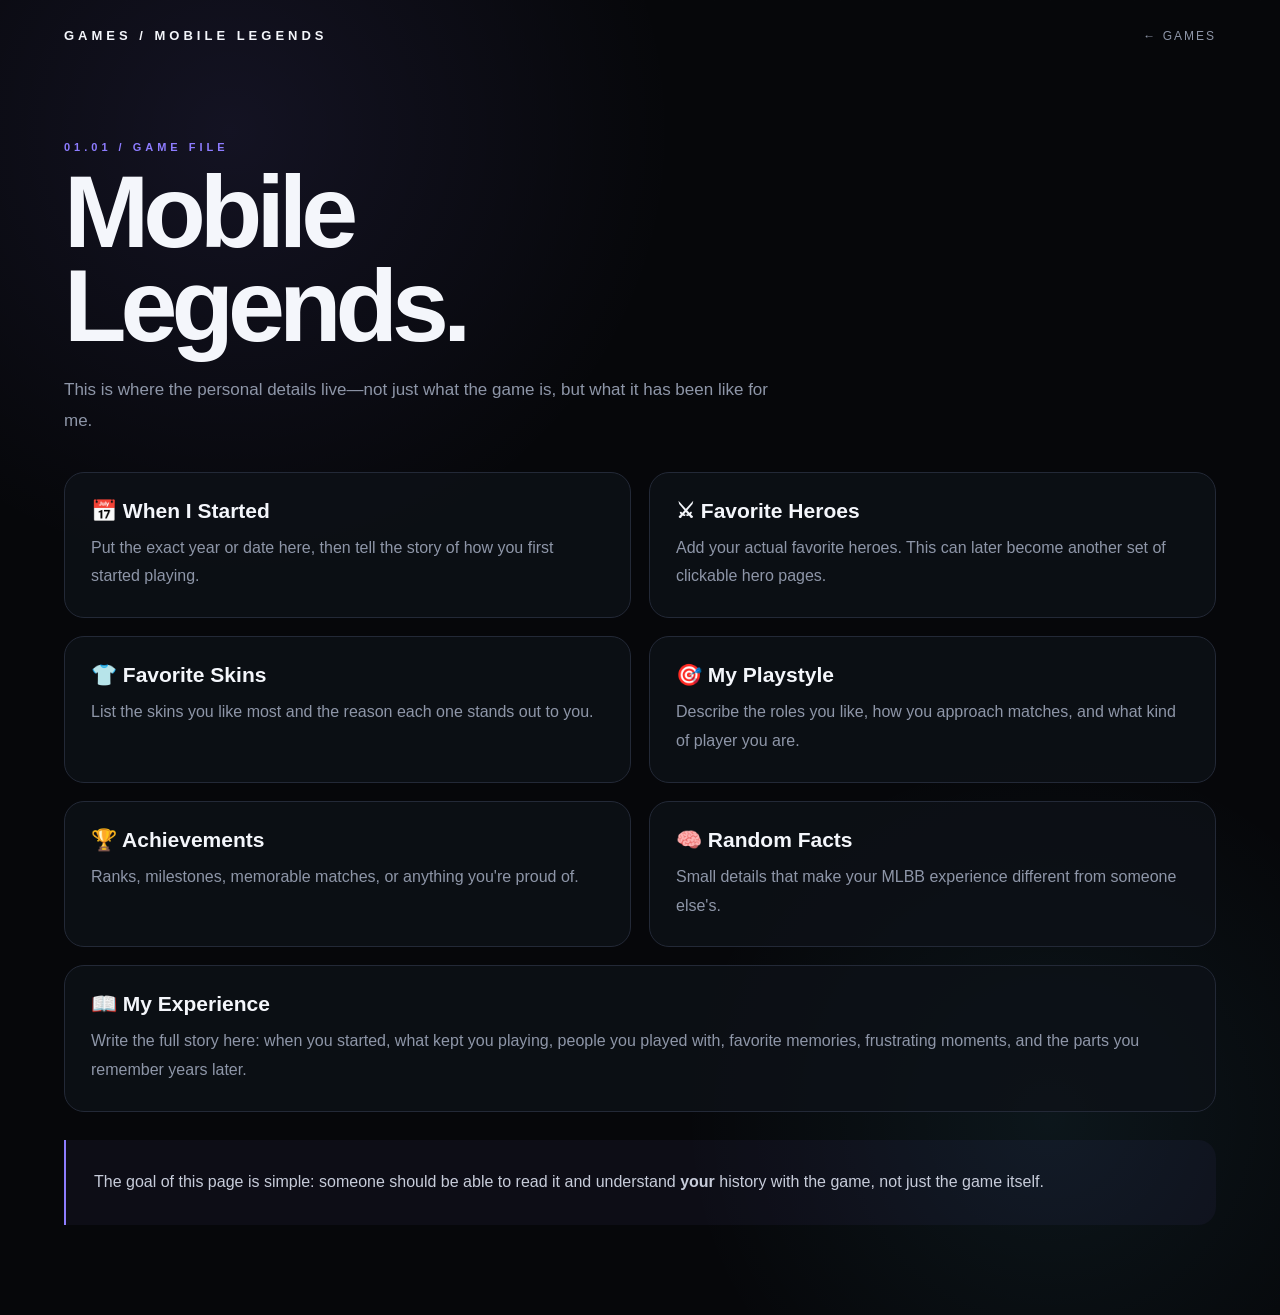
==== mlbb.html @ 80cbdd0e "Add files via upload" ====
<!DOCTYPE html>
<html lang="en">
<head>
<meta charset="UTF-8">
<meta name="viewport" content="width=device-width, initial-scale=1.0">
<title>Mobile Legends — JACOB / PROFILE</title>
<link rel="stylesheet" href="style.css">
</head>
<body>
<div class="wrap page">
  <div class="topbar">
    <div class="logo">GAMES / MOBILE LEGENDS</div>
    <a class="navlink" href="games.html">← Games</a>
  </div>
  <div class="heading">
    <div class="eyebrow">01.01 / GAME FILE</div>
    <h1>Mobile<br>Legends.</h1>
    <p>This is where the personal details live—not just what the game is, but what it has been like for me.</p>
  </div>

  <div class="info-grid">
    <div class="info"><h2>📅 When I Started</h2><p>Put the exact year or date here, then tell the story of how you first started playing.</p></div>
    <div class="info"><h2>⚔ Favorite Heroes</h2><p>Add your actual favorite heroes. This can later become another set of clickable hero pages.</p></div>
    <div class="info"><h2>👕 Favorite Skins</h2><p>List the skins you like most and the reason each one stands out to you.</p></div>
    <div class="info"><h2>🎯 My Playstyle</h2><p>Describe the roles you like, how you approach matches, and what kind of player you are.</p></div>
    <div class="info"><h2>🏆 Achievements</h2><p>Ranks, milestones, memorable matches, or anything you're proud of.</p></div>
    <div class="info"><h2>🧠 Random Facts</h2><p>Small details that make your MLBB experience different from someone else's.</p></div>
    <div class="info full"><h2>📖 My Experience</h2><p>Write the full story here: when you started, what kept you playing, people you played with, favorite memories, frustrating moments, and the parts you remember years later.</p></div>
  </div>
  <div class="quote">The goal of this page is simple: someone should be able to read it and understand <strong>your</strong> history with the game, not just the game itself.</div>
</div>
</body>
</html>
---- style.css ----
:root{
  --bg:#06070a;
  --panel:#0d1016;
  --panel2:#121620;
  --text:#f4f6fb;
  --muted:#8e96a8;
  --line:#232937;
  --accent:#8d7cff;
  --accent2:#5fe0ff;
  --shadow:0 30px 80px rgba(0,0,0,.42);
}
*{box-sizing:border-box;margin:0;padding:0}
html{scroll-behavior:smooth}
body{
  background:
    radial-gradient(circle at 18% 10%,rgba(141,124,255,.10),transparent 28%),
    radial-gradient(circle at 82% 85%,rgba(95,224,255,.07),transparent 24%),
    var(--bg);
  color:var(--text);
  font-family:Inter,Segoe UI,Arial,sans-serif;
  min-height:100vh;
  overflow-x:hidden;
}
a{color:inherit;text-decoration:none}
button{font:inherit}
body:before{
  content:"";
  position:fixed;inset:0;pointer-events:none;opacity:.12;
  background-image:linear-gradient(rgba(255,255,255,.03) 1px,transparent 1px),
                   linear-gradient(90deg,rgba(255,255,255,.03) 1px,transparent 1px);
  background-size:42px 42px;
  mask-image:linear-gradient(to bottom,black,transparent 88%);
}
.wrap{width:min(1180px,90%);margin:auto}
.topbar{display:flex;justify-content:space-between;align-items:center;padding:28px 0}
.logo{font-size:13px;letter-spacing:4px;font-weight:800}
.navlink{color:var(--muted);font-size:12px;letter-spacing:2px;text-transform:uppercase;transition:.2s}
.navlink:hover{color:var(--text);transform:translateX(-4px)}
.page{min-height:100vh;padding-bottom:90px;animation:pageIn .55s cubic-bezier(.2,.8,.2,1)}
@keyframes pageIn{from{opacity:0;transform:translateY(18px) scale(.99)}to{opacity:1;transform:none}}
.hero{min-height:100vh;display:grid;place-items:center;text-align:center;padding:30px}
.kicker{font-size:11px;letter-spacing:5px;color:var(--accent);font-weight:700;text-transform:uppercase}
.hero h1{font-size:clamp(70px,14vw,170px);letter-spacing:-9px;line-height:.84;margin-top:18px}
.hero h1 span{color:var(--accent)}
.hero p{color:var(--muted);margin:26px auto 0;max-width:640px;line-height:1.7;font-size:17px}
.enter{
  display:inline-flex;align-items:center;gap:13px;margin-top:38px;
  padding:14px 20px;border:1px solid var(--line);border-radius:999px;
  background:rgba(255,255,255,.03);transition:.3s
}
.enter:hover{border-color:var(--accent);transform:translateY(-3px);box-shadow:0 20px 50px rgba(141,124,255,.13)}
.heading{padding:70px 0 35px}
.eyebrow{font-size:11px;letter-spacing:4px;text-transform:uppercase;color:var(--accent);font-weight:800}
.heading h1{font-size:clamp(54px,8vw,110px);letter-spacing:-6px;line-height:.92;margin-top:12px}
.heading p{max-width:720px;color:var(--muted);line-height:1.8;font-size:17px;margin-top:22px}
.circle-grid{display:grid;grid-template-columns:repeat(3,1fr);gap:50px;align-items:center;padding:35px 0 10px}
.circle-link{display:grid;place-items:center;min-height:340px;position:relative}
.circle{
  width:min(300px,26vw);aspect-ratio:1;border-radius:50%;
  display:grid;place-items:center;text-align:center;
  border:1px solid var(--line);
  background:
    radial-gradient(circle at 35% 30%,rgba(255,255,255,.08),transparent 28%),
    radial-gradient(circle,rgba(141,124,255,.11),rgba(255,255,255,.02) 60%,rgba(0,0,0,.2));
  box-shadow:inset 0 0 70px rgba(255,255,255,.025),0 0 0 1px rgba(255,255,255,.015);
  position:relative;transition:.45s cubic-bezier(.2,.8,.2,1)
}
.circle:before{
  content:"";position:absolute;inset:10px;border:1px solid rgba(255,255,255,.06);
  border-radius:50%;animation:spin 14s linear infinite
}
.circle:after{
  content:"";position:absolute;width:36%;height:36%;border-radius:50%;
  background:var(--accent);filter:blur(55px);opacity:.12;transition:.4s
}
.circle-link:hover .circle{transform:translateY(-12px) scale(1.035);border-color:var(--accent);box-shadow:0 30px 90px rgba(0,0,0,.35),0 0 60px rgba(141,124,255,.08)}
.circle-link:hover .circle:after{opacity:.26}
.circle-content{position:relative;z-index:1}
.circle-number{font-size:12px;letter-spacing:3px;color:#626b7d}
.circle-title{display:block;font-size:29px;font-weight:800;margin-top:10px}
.circle-sub{display:block;font-size:12px;color:var(--muted);margin-top:8px}
@keyframes spin{to{transform:rotate(360deg)}}
.grid{display:grid;grid-template-columns:repeat(2,1fr);gap:18px}
.card{
  background:linear-gradient(180deg,rgba(255,255,255,.03),rgba(255,255,255,.015));
  border:1px solid var(--line);border-radius:24px;padding:28px;min-height:230px;
  position:relative;overflow:hidden;transition:.35s
}
.card:hover{transform:translateY(-7px);border-color:var(--accent);box-shadow:var(--shadow)}
.card .num{color:#5d6677;font-size:11px;letter-spacing:3px}
.icon{font-size:38px;margin-top:22px;display:block}
.card h2{font-size:30px;margin-top:15px}
.card p{color:var(--muted);line-height:1.7;margin-top:8px;max-width:560px}
.arrow{position:absolute;right:24px;bottom:22px;font-size:24px;color:#596273;transition:.25s}
.card:hover .arrow{color:white;transform:translateX(7px)}
.info-grid{display:grid;grid-template-columns:repeat(2,1fr);gap:18px}
.info{
  background:rgba(14,17,24,.78);border:1px solid var(--line);border-radius:20px;padding:26px;
  transition:.3s
}
.info:hover{transform:translateY(-5px);border-color:#3c4353}
.info h2{font-size:21px;margin-bottom:11px}
.info p{color:var(--muted);line-height:1.8}
.full{grid-column:1/-1}
.quote{
  margin-top:28px;padding:28px;border-left:2px solid var(--accent);
  color:#c7ccda;background:rgba(141,124,255,.05);border-radius:0 18px 18px 0;line-height:1.8
}
.timeline{margin-top:30px;display:grid;gap:16px}
.timeline-item{display:grid;grid-template-columns:90px 1fr;gap:18px;align-items:start}
.year{color:var(--accent);font-size:12px;letter-spacing:2px;padding-top:5px}
.panel{background:rgba(14,17,24,.7);border:1px solid var(--line);border-radius:18px;padding:24px}
.panel h3{font-size:19px;margin-bottom:8px}.panel p{color:var(--muted);line-height:1.75}
.footer{padding-top:60px;color:#555d6b;font-size:11px;letter-spacing:2px;text-transform:uppercase}
@media(max-width:850px){
  .circle-grid{grid-template-columns:1fr;gap:14px}
  .circle-link{min-height:270px}
  .circle{width:230px}
  .grid,.info-grid{grid-template-columns:1fr}
  .full{grid-column:auto}
  .timeline-item{grid-template-columns:1fr;gap:8px}
  .heading{padding-top:45px}
}
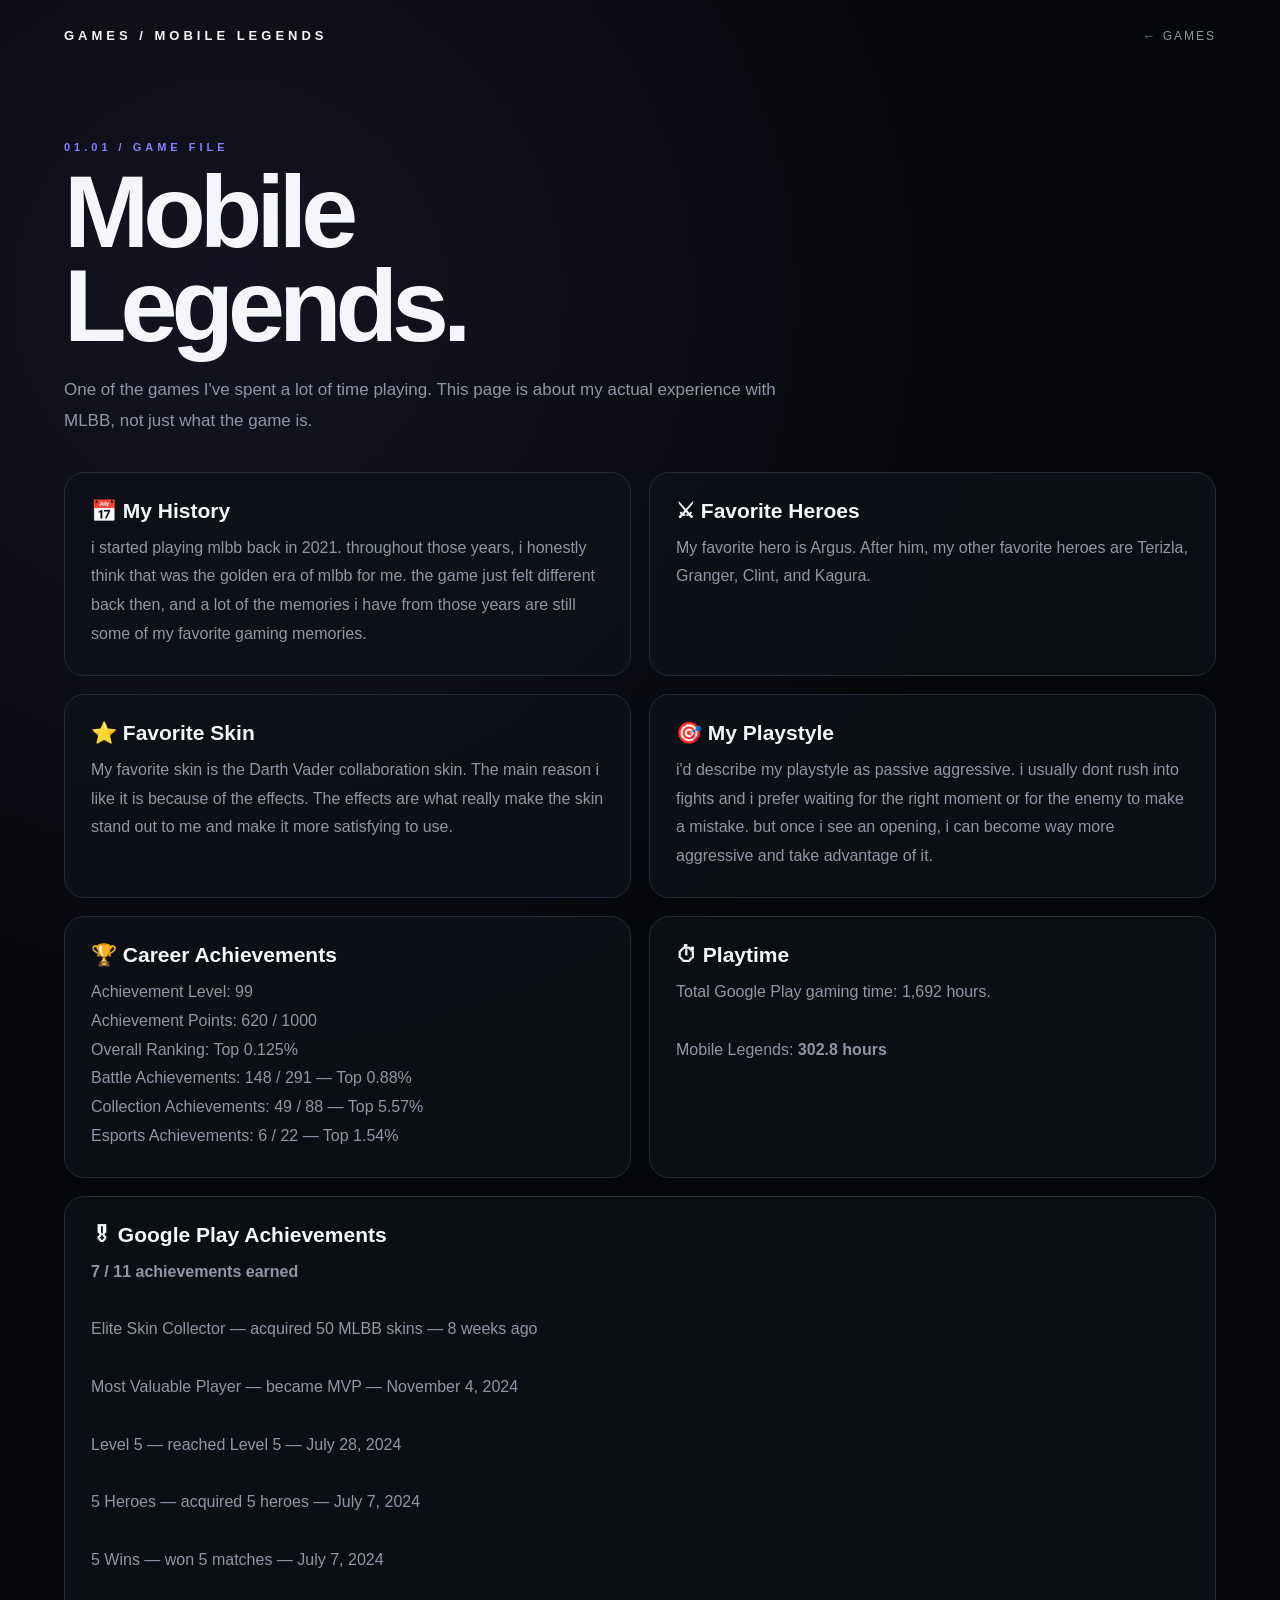
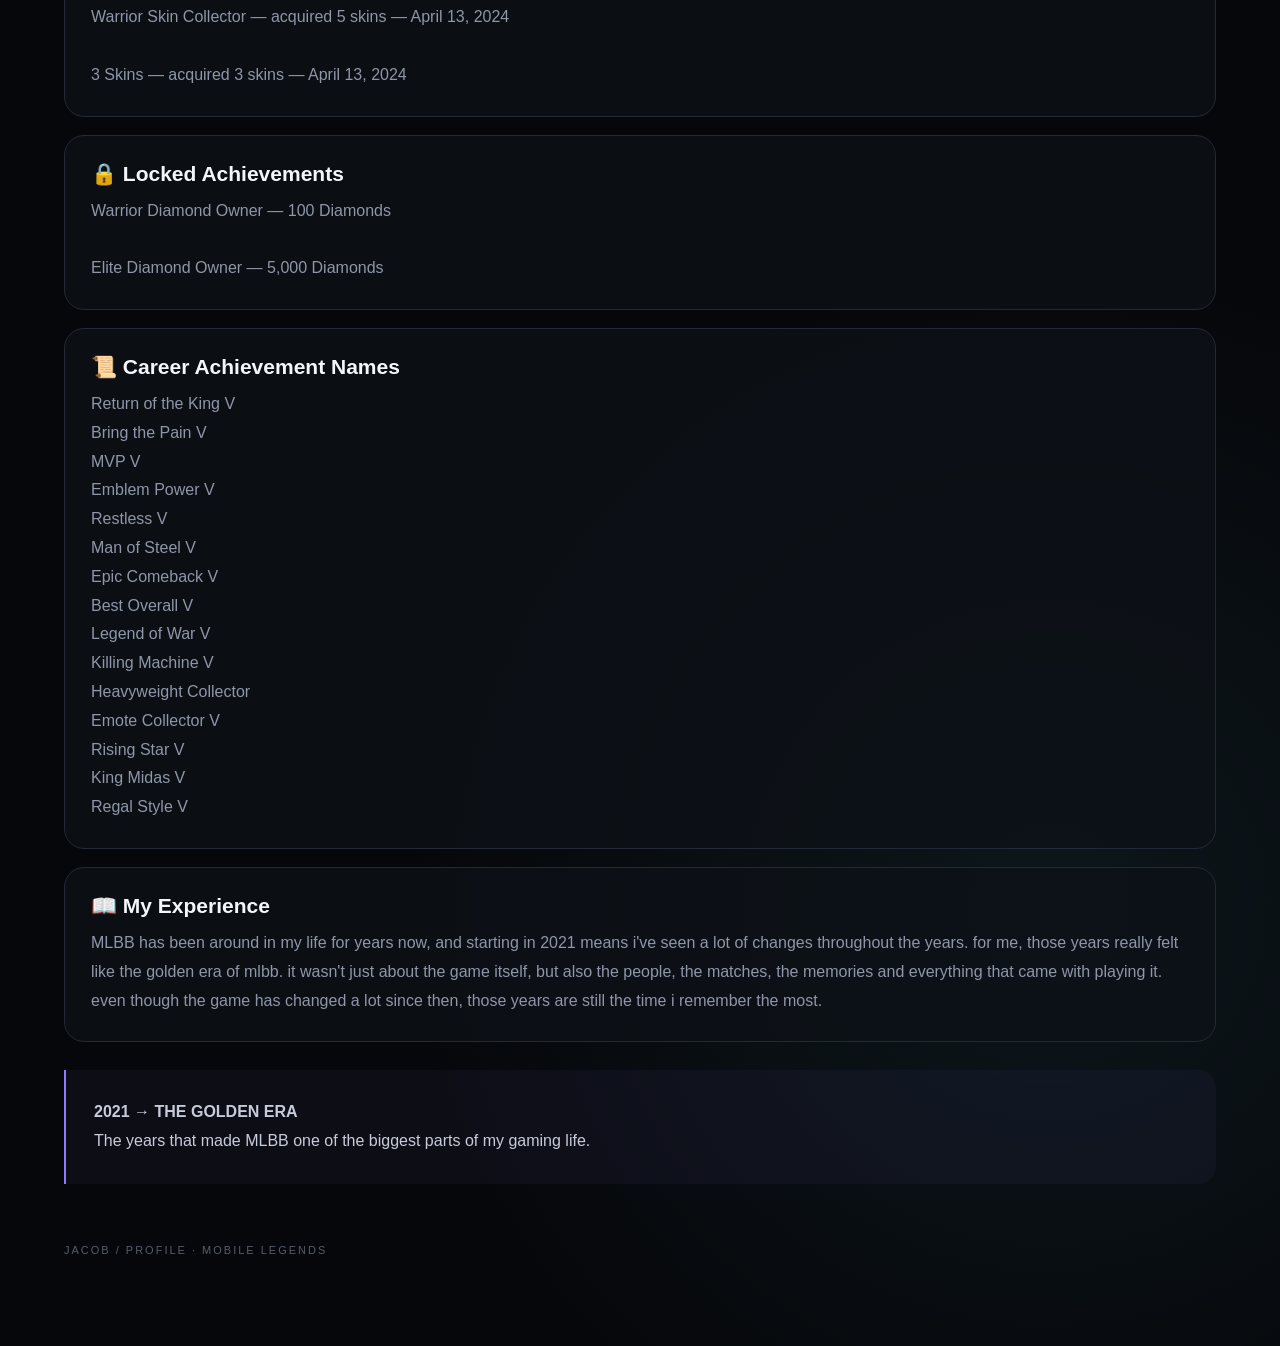
==== commit 93909c89: "mlbb.html" ====
--- a/mlbb.html
+++ b/mlbb.html
@@ -1,33 +1,330 @@
 <!DOCTYPE html>
 <html lang="en">
+
 <head>
-<meta charset="UTF-8">
-<meta name="viewport" content="width=device-width, initial-scale=1.0">
-<title>Mobile Legends — JACOB / PROFILE</title>
-<link rel="stylesheet" href="style.css">
+    <meta charset="UTF-8">
+    <meta name="viewport" content="width=device-width, initial-scale=1.0">
+
+    <title>Mobile Legends — JACOB / PROFILE</title>
+
+    <link rel="stylesheet" href="style.css">
 </head>
+
 <body>
+
 <div class="wrap page">
-  <div class="topbar">
-    <div class="logo">GAMES / MOBILE LEGENDS</div>
-    <a class="navlink" href="games.html">← Games</a>
-  </div>
-  <div class="heading">
-    <div class="eyebrow">01.01 / GAME FILE</div>
-    <h1>Mobile<br>Legends.</h1>
-    <p>This is where the personal details live—not just what the game is, but what it has been like for me.</p>
-  </div>
-
-  <div class="info-grid">
-    <div class="info"><h2>📅 When I Started</h2><p>Put the exact year or date here, then tell the story of how you first started playing.</p></div>
-    <div class="info"><h2>⚔ Favorite Heroes</h2><p>Add your actual favorite heroes. This can later become another set of clickable hero pages.</p></div>
-    <div class="info"><h2>👕 Favorite Skins</h2><p>List the skins you like most and the reason each one stands out to you.</p></div>
-    <div class="info"><h2>🎯 My Playstyle</h2><p>Describe the roles you like, how you approach matches, and what kind of player you are.</p></div>
-    <div class="info"><h2>🏆 Achievements</h2><p>Ranks, milestones, memorable matches, or anything you're proud of.</p></div>
-    <div class="info"><h2>🧠 Random Facts</h2><p>Small details that make your MLBB experience different from someone else's.</p></div>
-    <div class="info full"><h2>📖 My Experience</h2><p>Write the full story here: when you started, what kept you playing, people you played with, favorite memories, frustrating moments, and the parts you remember years later.</p></div>
-  </div>
-  <div class="quote">The goal of this page is simple: someone should be able to read it and understand <strong>your</strong> history with the game, not just the game itself.</div>
+
+    <!-- TOP BAR -->
+
+    <div class="topbar">
+
+        <div class="logo">
+            GAMES / MOBILE LEGENDS
+        </div>
+
+        <a class="navlink" href="games.html">
+            ← Games
+        </a>
+
+    </div>
+
+
+    <!-- HEADER -->
+
+    <div class="heading">
+
+        <div class="eyebrow">
+            01.01 / GAME FILE
+        </div>
+
+        <h1>
+            Mobile<br>
+            Legends.
+        </h1>
+
+        <p>
+            One of the games I've spent a lot of time playing.
+            This page is about my actual experience with MLBB,
+            not just what the game is.
+        </p>
+
+    </div>
+
+
+    <!-- HISTORY -->
+
+    <div class="info-grid">
+
+        <div class="info">
+
+            <h2>
+                📅 My History
+            </h2>
+
+            <p>
+                i started playing mlbb back in 2021.
+                throughout those years, i honestly think that was
+                the golden era of mlbb for me. the game just felt
+                different back then, and a lot of the memories i
+                have from those years are still some of my favorite
+                gaming memories.
+            </p>
+
+        </div>
+
+
+        <!-- FAVORITE HEROES -->
+
+        <div class="info">
+
+            <h2>
+                ⚔ Favorite Heroes
+            </h2>
+
+            <p>
+                My favorite hero is Argus. After him, my other
+                favorite heroes are Terizla, Granger, Clint,
+                and Kagura.
+            </p>
+
+        </div>
+
+
+        <!-- FAVORITE SKIN -->
+
+        <div class="info">
+
+            <h2>
+                ⭐ Favorite Skin
+            </h2>
+
+            <p>
+                My favorite skin is the Darth Vader collaboration
+                skin. The main reason i like it is because of
+                the effects. The effects are what really make
+                the skin stand out to me and make it more
+                satisfying to use.
+            </p>
+
+        </div>
+
+
+        <!-- PLAYSTYLE -->
+
+        <div class="info">
+
+            <h2>
+                🎯 My Playstyle
+            </h2>
+
+            <p>
+                i'd describe my playstyle as passive aggressive.
+                i usually dont rush into fights and i prefer
+                waiting for the right moment or for the enemy
+                to make a mistake. but once i see an opening,
+                i can become way more aggressive and take
+                advantage of it.
+            </p>
+
+        </div>
+
+
+        <!-- ACHIEVEMENTS -->
+
+        <div class="info">
+
+            <h2>
+                🏆 Career Achievements
+            </h2>
+
+            <p>
+                Achievement Level: 99<br>
+                Achievement Points: 620 / 1000<br>
+                Overall Ranking: Top 0.125%<br>
+                Battle Achievements: 148 / 291 — Top 0.88%<br>
+                Collection Achievements: 49 / 88 — Top 5.57%<br>
+                Esports Achievements: 6 / 22 — Top 1.54%
+            </p>
+
+        </div>
+
+
+        <!-- PLAYTIME -->
+
+        <div class="info">
+
+            <h2>
+                ⏱ Playtime
+            </h2>
+
+            <p>
+                Total Google Play gaming time:
+                1,692 hours.
+
+                <br><br>
+
+                Mobile Legends:
+                <strong>302.8 hours</strong>
+            </p>
+
+        </div>
+
+
+        <!-- GOOGLE PLAY -->
+
+        <div class="info full">
+
+            <h2>
+                🎖 Google Play Achievements
+            </h2>
+
+            <p>
+
+                <strong>7 / 11 achievements earned</strong>
+
+                <br><br>
+
+                Elite Skin Collector —
+                acquired 50 MLBB skins — 8 weeks ago
+
+                <br><br>
+
+                Most Valuable Player —
+                became MVP — November 4, 2024
+
+                <br><br>
+
+                Level 5 —
+                reached Level 5 — July 28, 2024
+
+                <br><br>
+
+                5 Heroes —
+                acquired 5 heroes — July 7, 2024
+
+                <br><br>
+
+                5 Wins —
+                won 5 matches — July 7, 2024
+
+                <br><br>
+
+                Warrior Skin Collector —
+                acquired 5 skins — April 13, 2024
+
+                <br><br>
+
+                3 Skins —
+                acquired 3 skins — April 13, 2024
+
+            </p>
+
+        </div>
+
+
+        <!-- LOCKED ACHIEVEMENTS -->
+
+        <div class="info full">
+
+            <h2>
+                🔒 Locked Achievements
+            </h2>
+
+            <p>
+
+                Warrior Diamond Owner —
+                100 Diamonds
+
+                <br><br>
+
+                Elite Diamond Owner —
+                5,000 Diamonds
+
+            </p>
+
+        </div>
+
+
+        <!-- CAREER ACHIEVEMENT NAMES -->
+
+        <div class="info full">
+
+            <h2>
+                📜 Career Achievement Names
+            </h2>
+
+            <p>
+
+                Return of the King V<br>
+                Bring the Pain V<br>
+                MVP V<br>
+                Emblem Power V<br>
+                Restless V<br>
+                Man of Steel V<br>
+                Epic Comeback V<br>
+                Best Overall V<br>
+                Legend of War V<br>
+                Killing Machine V<br>
+                Heavyweight Collector<br>
+                Emote Collector V<br>
+                Rising Star V<br>
+                King Midas V<br>
+                Regal Style V
+
+            </p>
+
+        </div>
+
+
+        <!-- PERSONAL EXPERIENCE -->
+
+        <div class="info full">
+
+            <h2>
+                📖 My Experience
+            </h2>
+
+            <p>
+                MLBB has been around in my life for years now,
+                and starting in 2021 means i've seen a lot of
+                changes throughout the years. for me, those years
+                really felt like the golden era of mlbb. it wasn't
+                just about the game itself, but also the people,
+                the matches, the memories and everything that
+                came with playing it. even though the game has
+                changed a lot since then, those years are still
+                the time i remember the most.
+            </p>
+
+        </div>
+
+    </div>
+
+
+    <!-- QUOTE -->
+
+    <div class="quote">
+
+        <strong>
+            2021 → THE GOLDEN ERA
+        </strong>
+
+        <br>
+
+        The years that made MLBB one of the biggest parts
+        of my gaming life.
+
+    </div>
+
+
+    <div class="footer">
+
+        JACOB / PROFILE · MOBILE LEGENDS
+
+    </div>
+
 </div>
+
 </body>
+
 </html>
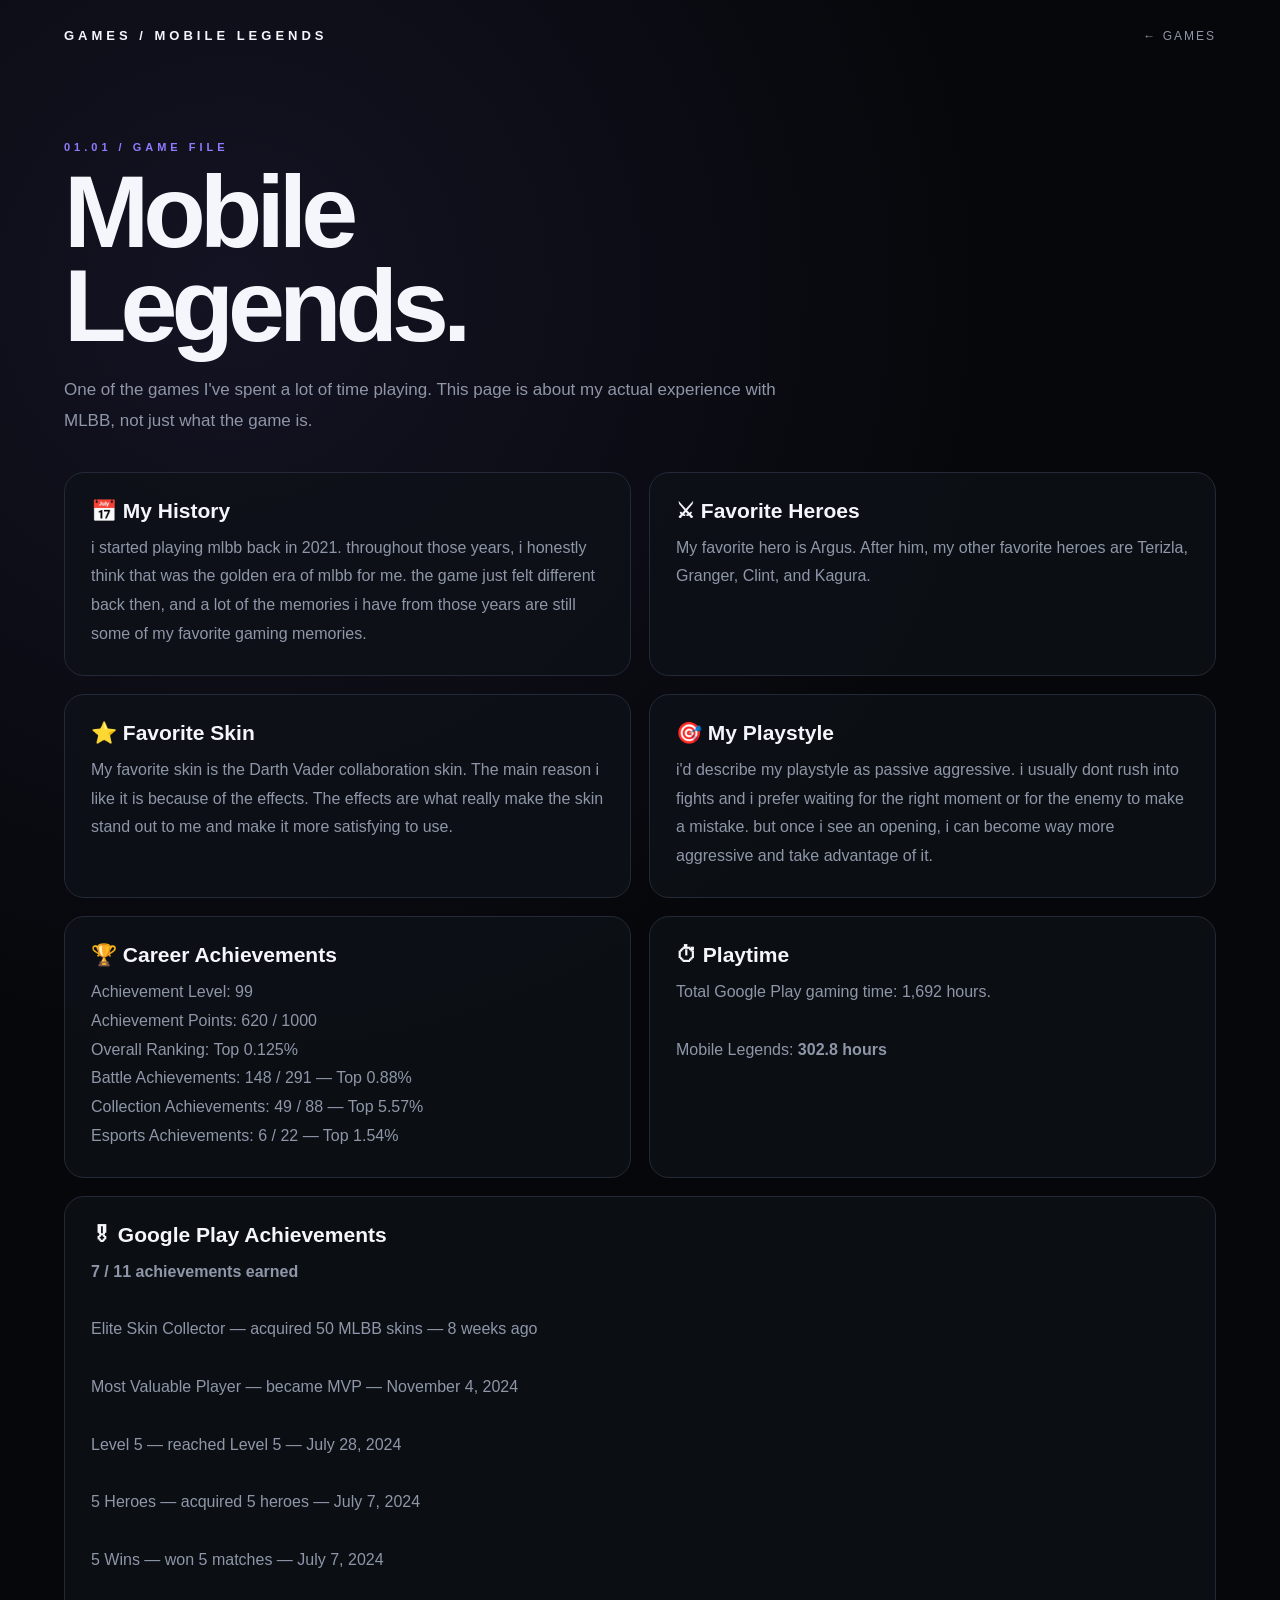
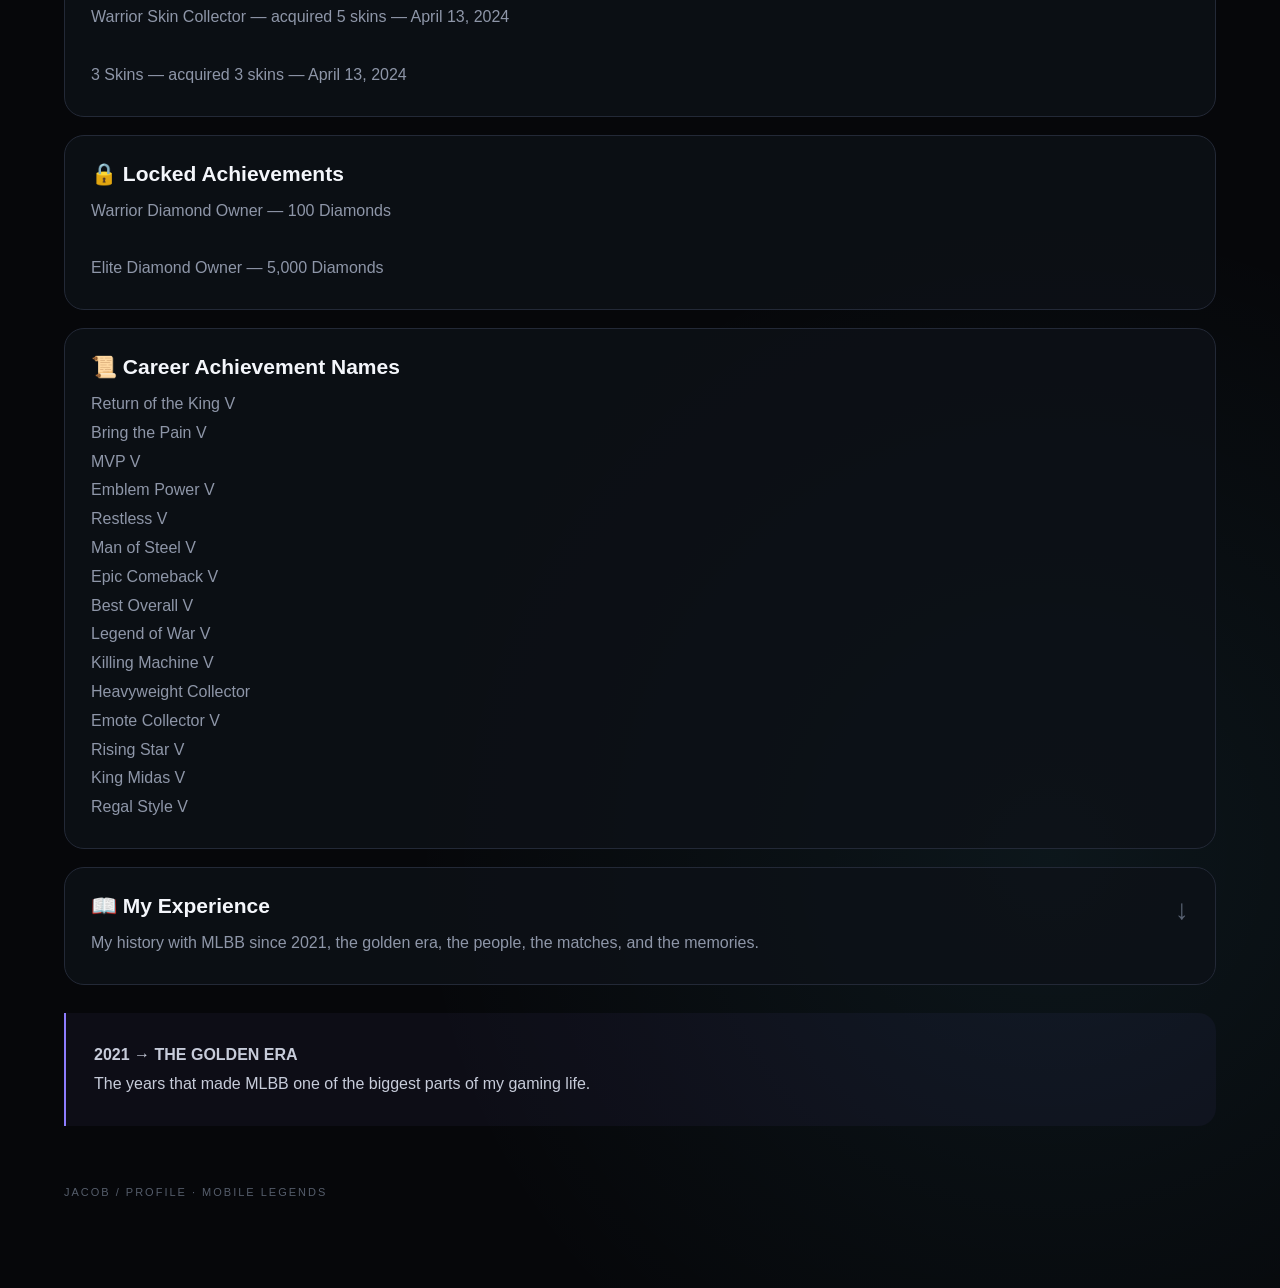
==== commit 6bd6690f: "mlbb.html" ====
--- a/mlbb.html
+++ b/mlbb.html
@@ -8,6 +8,61 @@
     <title>Mobile Legends — JACOB / PROFILE</title>
 
     <link rel="stylesheet" href="style.css">
+
+    <style>
+
+        /* MY EXPERIENCE EXPANDABLE CARD */
+
+        .experience-card {
+            cursor: pointer;
+        }
+
+        .experience-header {
+            display: flex;
+            justify-content: space-between;
+            align-items: flex-start;
+            gap: 25px;
+        }
+
+        .experience-arrow {
+            font-size: 28px;
+            color: #596273;
+            transition: transform .35s ease, color .35s ease;
+        }
+
+        .experience-card:hover .experience-arrow {
+            color: white;
+        }
+
+        .experience-content {
+            max-height: 0;
+            overflow: hidden;
+            opacity: 0;
+            transition:
+                max-height .7s cubic-bezier(.2,.8,.2,1),
+                opacity .35s ease,
+                margin-top .4s ease;
+        }
+
+        .experience-content p {
+            color: var(--muted);
+            line-height: 1.8;
+            margin-bottom: 20px;
+        }
+
+        .experience-card.open .experience-content {
+            max-height: 2000px;
+            opacity: 1;
+            margin-top: 30px;
+        }
+
+        .experience-card.open .experience-arrow {
+            transform: rotate(180deg);
+            color: white;
+        }
+
+    </style>
+
 </head>
 
 <body>
@@ -51,9 +106,12 @@
     </div>
 
 
-    <!-- HISTORY -->
+    <!-- INFORMATION -->
 
     <div class="info-grid">
+
+
+        <!-- MY HISTORY -->
 
         <div class="info">
 
@@ -129,7 +187,7 @@
         </div>
 
 
-        <!-- ACHIEVEMENTS -->
+        <!-- CAREER ACHIEVEMENTS -->
 
         <div class="info">
 
@@ -138,11 +196,16 @@
             </h2>
 
             <p>
-                Achievement Level: 99<br>
-                Achievement Points: 620 / 1000<br>
-                Overall Ranking: Top 0.125%<br>
-                Battle Achievements: 148 / 291 — Top 0.88%<br>
-                Collection Achievements: 49 / 88 — Top 5.57%<br>
+                Achievement Level: 99
+                <br>
+                Achievement Points: 620 / 1000
+                <br>
+                Overall Ranking: Top 0.125%
+                <br>
+                Battle Achievements: 148 / 291 — Top 0.88%
+                <br>
+                Collection Achievements: 49 / 88 — Top 5.57%
+                <br>
                 Esports Achievements: 6 / 22 — Top 1.54%
             </p>
 
@@ -170,7 +233,7 @@
         </div>
 
 
-        <!-- GOOGLE PLAY -->
+        <!-- GOOGLE PLAY ACHIEVEMENTS -->
 
         <div class="info full">
 
@@ -255,20 +318,34 @@
 
             <p>
 
-                Return of the King V<br>
-                Bring the Pain V<br>
-                MVP V<br>
-                Emblem Power V<br>
-                Restless V<br>
-                Man of Steel V<br>
-                Epic Comeback V<br>
-                Best Overall V<br>
-                Legend of War V<br>
-                Killing Machine V<br>
-                Heavyweight Collector<br>
-                Emote Collector V<br>
-                Rising Star V<br>
-                King Midas V<br>
+                Return of the King V
+                <br>
+                Bring the Pain V
+                <br>
+                MVP V
+                <br>
+                Emblem Power V
+                <br>
+                Restless V
+                <br>
+                Man of Steel V
+                <br>
+                Epic Comeback V
+                <br>
+                Best Overall V
+                <br>
+                Legend of War V
+                <br>
+                Killing Machine V
+                <br>
+                Heavyweight Collector
+                <br>
+                Emote Collector V
+                <br>
+                Rising Star V
+                <br>
+                King Midas V
+                <br>
                 Regal Style V
 
             </p>
@@ -276,32 +353,112 @@
         </div>
 
 
-        <!-- PERSONAL EXPERIENCE -->
-
-        <div class="info full">
-
-            <h2>
-                📖 My Experience
-            </h2>
-
-            <p>
-                MLBB has been around in my life for years now,
-                and starting in 2021 means i've seen a lot of
-                changes throughout the years. for me, those years
-                really felt like the golden era of mlbb. it wasn't
-                just about the game itself, but also the people,
-                the matches, the memories and everything that
-                came with playing it. even though the game has
-                changed a lot since then, those years are still
-                the time i remember the most.
-            </p>
+        <!-- MY EXPERIENCE -->
+
+        <div
+            class="info full experience-card"
+            onclick="toggleExperience(this)"
+        >
+
+            <div class="experience-header">
+
+                <div>
+
+                    <h2>
+                        📖 My Experience
+                    </h2>
+
+                    <p class="experience-preview">
+
+                        My history with MLBB since 2021,
+                        the golden era, the people,
+                        the matches, and the memories.
+
+                    </p>
+
+                </div>
+
+                <span class="experience-arrow">
+                    ↓
+                </span>
+
+            </div>
+
+
+            <!-- EXPANDED CONTENT -->
+
+            <div class="experience-content">
+
+                <p>
+                    i started playing mlbb back in 2021,
+                    and honestly throughout those years i
+                    think that was the golden era of mlbb for me.
+                    Everything just felt different back then.
+                    The game, the people, the matches, even the
+                    way playing the game felt. It was one of
+                    those periods where you could make memories
+                    without even realizing that you were making them.
+                </p>
+
+                <p>
+                    Over the years, i've played through different
+                    stages of the game and watched it change a lot.
+                    Some things got better, some things changed
+                    completely, and some things just arent the same
+                    anymore. But even with all of that, the older
+                    years still stand out to me the most.
+                </p>
+
+                <p>
+                    A big part of why i remember mlbb so much is
+                    because it wasnt only about winning matches.
+                    It was also about the random games, the moments
+                    that made me laugh, the frustrating matches,
+                    the times i actually played really well, and
+                    all the little things that happened while playing.
+                </p>
+
+                <p>
+                    My favorite hero is Argus, followed by Terizla,
+                    Granger, Clint, and Kagura. I usually play in a
+                    passive-aggressive way. I dont always rush into
+                    a fight immediately. I prefer watching what the
+                    enemy is doing and waiting for an opening, but
+                    once i see one, i can become much more aggressive.
+                </p>
+
+                <p>
+                    My favorite skin is the Darth Vader collaboration
+                    skin, mostly because of its effects. The effects
+                    are probably the biggest reason the skin stands
+                    out to me, and they make using it feel much more
+                    satisfying.
+                </p>
+
+                <p>
+                    According to my Google Play stats, i've spent
+                    302.8 hours playing Mobile Legends. I also
+                    reached Achievement Level 99 with 620 out of
+                    1000 achievement points, placing me in the
+                    top 0.125% overall.
+                </p>
+
+                <p>
+                    Looking back, i dont really think of mlbb as
+                    just another game i've played. It's something
+                    that has been around for years of my life,
+                    and because of that, there's a lot more
+                    attached to it than just the game itself.
+                </p>
+
+            </div>
 
         </div>
 
     </div>
 
 
-    <!-- QUOTE -->
+    <!-- GOLDEN ERA -->
 
     <div class="quote">
 
@@ -317,6 +474,8 @@
     </div>
 
 
+    <!-- FOOTER -->
+
     <div class="footer">
 
         JACOB / PROFILE · MOBILE LEGENDS
@@ -325,6 +484,19 @@
 
 </div>
 
+
+<!-- JAVASCRIPT -->
+
+<script>
+
+function toggleExperience(card) {
+
+    card.classList.toggle("open");
+
+}
+
+</script>
+
 </body>
 
 </html>
